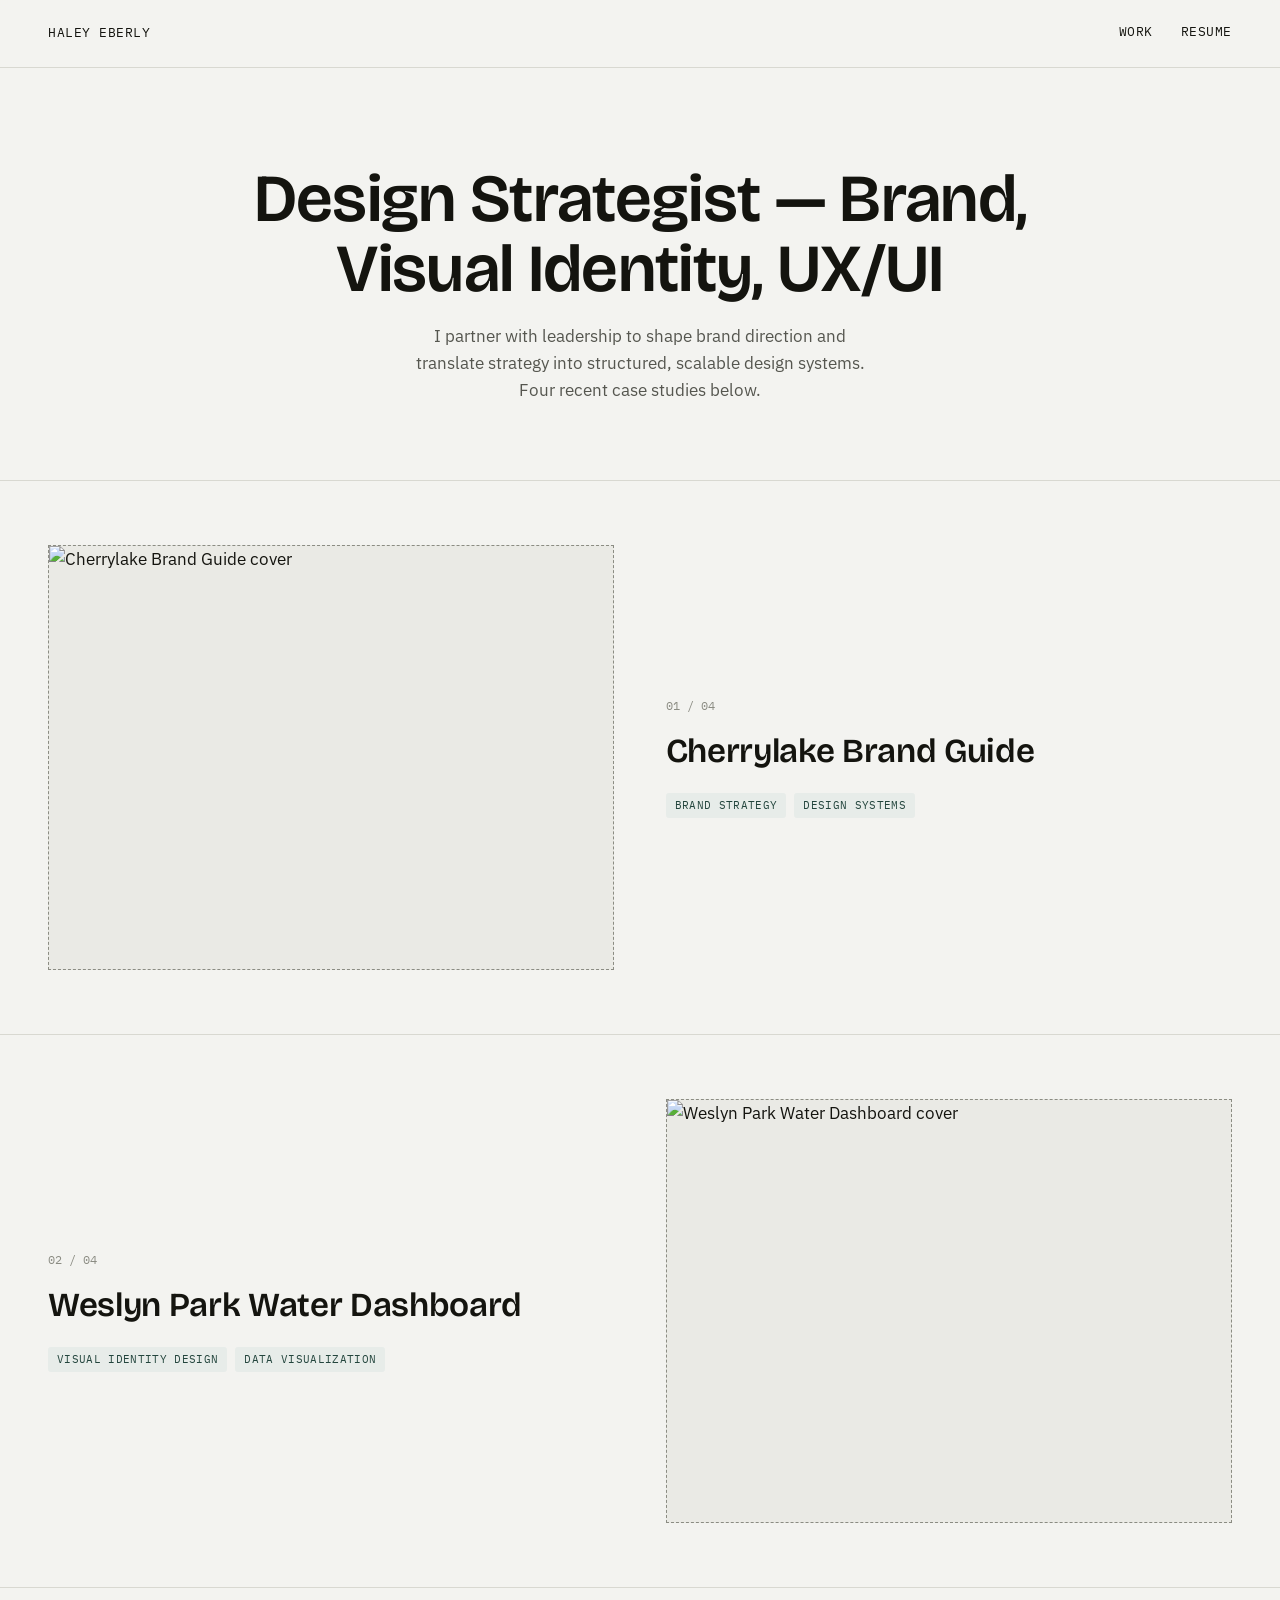
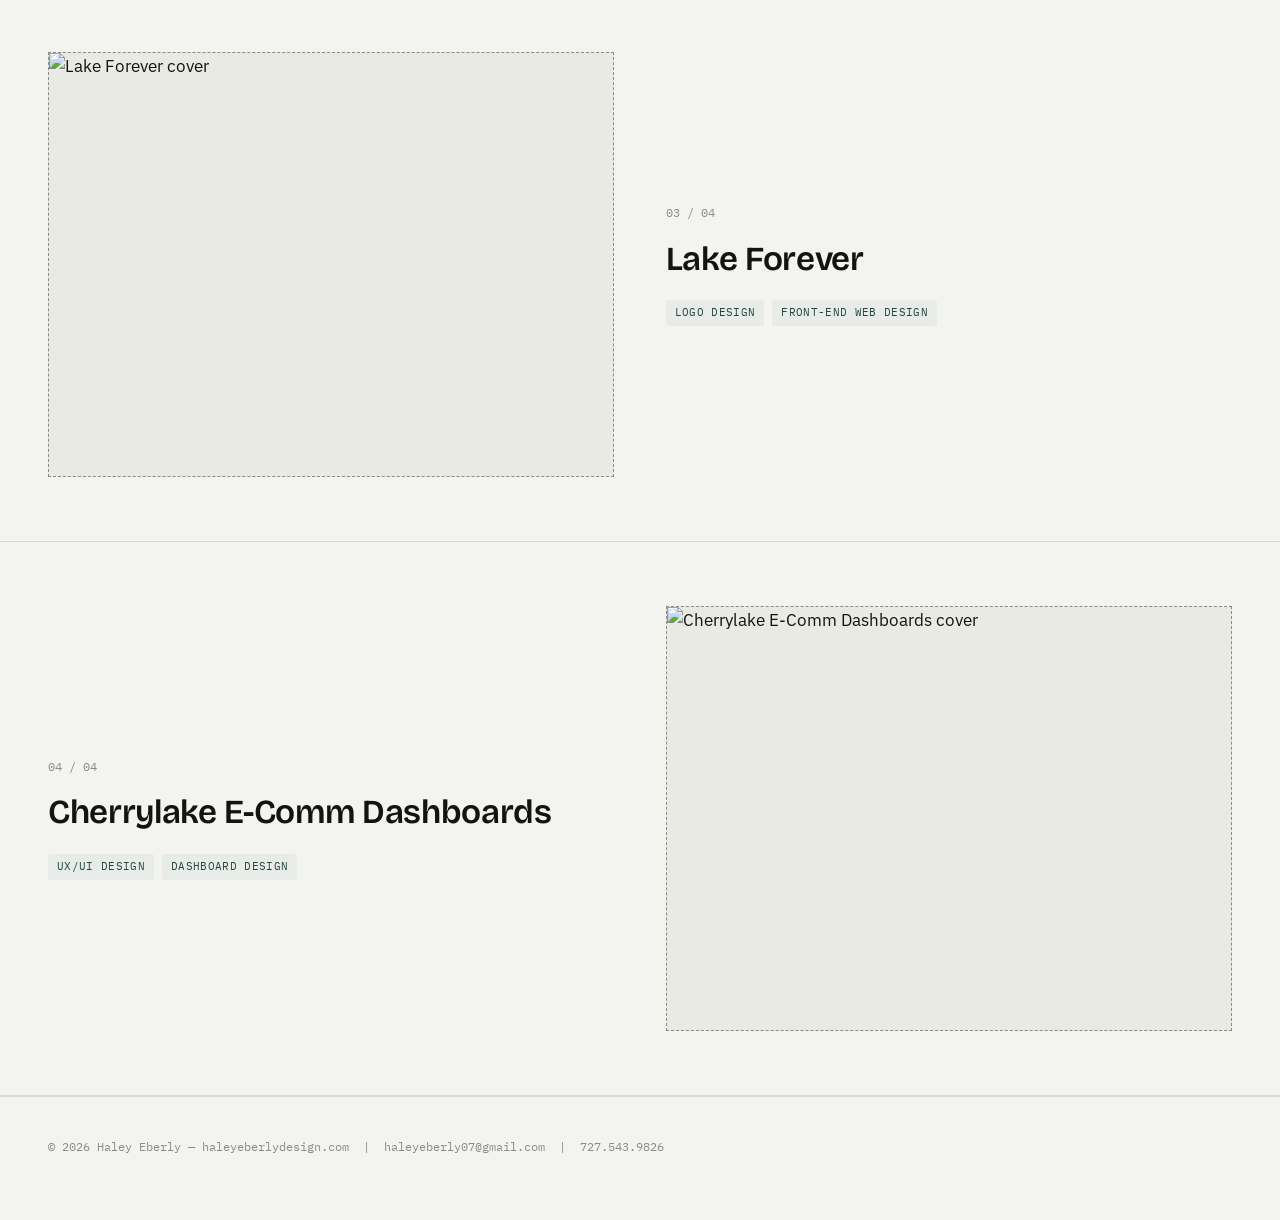
==== index.html @ 92592fa5 "Initial Port" ====
<!DOCTYPE html>
<html lang="en">
<head>
<meta charset="UTF-8">
<meta name="viewport" content="width=device-width, initial-scale=1.0">
<title>Haley Eberly — Portfolio</title>
<link rel="preconnect" href="https://fonts.googleapis.com">
<link rel="preconnect" href="https://fonts.gstatic.com" crossorigin>
<link href="https://fonts.googleapis.com/css2?family=Bricolage+Grotesque:opsz,wght@12..96,500;12..96,600;12..96,700&family=IBM+Plex+Sans:wght@400;500&family=IBM+Plex+Mono:wght@400;500&display=swap" rel="stylesheet">
<link rel="stylesheet" href="style.css">
</head>
<body>

<nav class="site-nav">
  <a href="index.html" class="site-nav__name">Haley Eberly</a>
  <div class="site-nav__links">
    <a href="index.html">Work</a>
    <a href="resume.pdf" target="_blank" rel="noopener">Resume</a>
  </div>
</nav>

<header class="hero">
  <h1>Design Strategist — Brand, Visual Identity, UX/UI</h1>
  <p>I partner with leadership to shape brand direction and translate strategy into structured, scalable design systems. Four recent case studies below.</p>
</header>

<main class="work-list">

  <a class="work-item" href="case-study-1.html">
    <div class="work-item__media">
      <img src="images/cherrylake-brand-guide-cover.jpg" alt="Cherrylake Brand Guide cover" loading="lazy">
    </div>
    <div class="work-item__body">
      <span class="work-item__index">01 / 04</span>
      <h2 class="work-item__title">Cherrylake Brand Guide</h2>
      <div class="work-item__tags">
        <span class="tag">Brand Strategy</span>
        <span class="tag">Design Systems</span>
      </div>
    </div>
  </a>

  <a class="work-item" href="case-study-2.html">
    <div class="work-item__media">
      <img src="images/weslyn-park-water-dashboard-cover.jpg" alt="Weslyn Park Water Dashboard cover" loading="lazy">
    </div>
    <div class="work-item__body">
      <span class="work-item__index">02 / 04</span>
      <h2 class="work-item__title">Weslyn Park Water Dashboard</h2>
      <div class="work-item__tags">
        <span class="tag">Visual Identity Design</span>
        <span class="tag">Data Visualization</span>
      </div>
    </div>
  </a>

  <a class="work-item" href="case-study-3.html">
    <div class="work-item__media">
      <img src="images/lake-forever-cover.jpg" alt="Lake Forever cover" loading="lazy">
    </div>
    <div class="work-item__body">
      <span class="work-item__index">03 / 04</span>
      <h2 class="work-item__title">Lake Forever</h2>
      <div class="work-item__tags">
        <span class="tag">Logo Design</span>
        <span class="tag">Front-End Web Design</span>
      </div>
    </div>
  </a>

  <a class="work-item" href="case-study-4.html">
    <div class="work-item__media">
      <img src="images/cherrylake-ecomm-dashboards-cover.jpg" alt="Cherrylake E-Comm Dashboards cover" loading="lazy">
    </div>
    <div class="work-item__body">
      <span class="work-item__index">04 / 04</span>
      <h2 class="work-item__title">Cherrylake E-Comm Dashboards</h2>
      <div class="work-item__tags">
        <span class="tag">UX/UI Design</span>
        <span class="tag">Dashboard Design</span>
      </div>
    </div>
  </a>

</main>

<footer class="site-footer">
  © <span id="year"></span> Haley Eberly — haleyeberlydesign.com &nbsp;|&nbsp; haleyeberly07@gmail.com &nbsp;|&nbsp; 727.543.9826
</footer>

<script>
  document.getElementById('year').textContent = new Date().getFullYear();
</script>

</body>
</html>
---- style.css ----
/* =========================================================
   Design tokens
   ========================================================= */
:root {
  --bg: #f3f3f0;
  --bg-raised: #eaeae5;
  --ink: #14140f;
  --ink-soft: #55564f;
  --ink-faint: #8b8c83;
  --line: #d8d8d1;
  --accent: #23453d;
  --accent-tint: #e7ece9;

  --font-display: "Bricolage Grotesque", sans-serif;
  --font-body: "IBM Plex Sans", sans-serif;
  --font-mono: "IBM Plex Mono", monospace;

  --measure: clamp(760px, 58vw, 1040px);
  --gutter: clamp(20px, 4vw, 48px);
  --prose-width: clamp(1080px, 45vw, 1200px);
}

/* =========================================================
   Reset / base
   ========================================================= */
* { box-sizing: border-box; }
html { -webkit-text-size-adjust: 100%; }

body {
  margin: 0;
  background: var(--bg);
  color: var(--ink);
  font-family: var(--font-body);
  font-size: 17px;
  line-height: 1.6;
  -webkit-font-smoothing: antialiased;
}

img { max-width: 100%; display: block; }

a {
  color: inherit;
  text-decoration: none;
}

h1, h2, h3 {
  font-family: var(--font-display);
  margin: 0;
  letter-spacing: -0.01em;
}

p { margin: 0 0 1.2em; }

::selection { background: var(--accent); color: var(--bg); }

:focus-visible {
  outline: 2px solid var(--accent);
  outline-offset: 3px;
}

@media (prefers-reduced-motion: reduce) {
  *, *::before, *::after {
    animation-duration: 0.001ms !important;
    transition-duration: 0.001ms !important;
  }
}

/* =========================================================
   Nav
   ========================================================= */
.site-nav {
  position: sticky;
  top: 0;
  z-index: 20;
  display: flex;
  align-items: center;
  justify-content: space-between;
  padding: 22px var(--gutter);
  background: color-mix(in srgb, var(--bg) 88%, transparent);
  backdrop-filter: blur(6px);
  border-bottom: 1px solid var(--line);
}

.site-nav__name {
  font-family: var(--font-mono);
  font-size: 13px;
  letter-spacing: 0.04em;
  text-transform: uppercase;
}

.site-nav__links {
  display: flex;
  gap: 28px;
  font-family: var(--font-mono);
  font-size: 13px;
  letter-spacing: 0.04em;
  text-transform: uppercase;
}

.site-nav__links a {
  position: relative;
  padding-bottom: 2px;
}

.site-nav__links a::after {
  content: "";
  position: absolute;
  left: 0; right: 0; bottom: -2px;
  height: 1px;
  background: var(--accent);
  transform: scaleX(0);
  transform-origin: left;
  transition: transform 0.25s ease;
}

.site-nav__links a:hover::after,
.site-nav__links a:focus-visible::after {
  transform: scaleX(1);
}

/* =========================================================
   Home / hero
   ========================================================= */
.hero {
  padding: clamp(48px, 10vw, 96px) var(--gutter) clamp(32px, 6vw, 56px);
  max-width: 900px;
  margin: 0 auto;
  text-align: center;

}

.hero h1 {
  font-size: clamp(2.4rem, 6vw, 4.2rem);
  font-weight: 600;
  line-height: 1.05;
}

.hero p {
  margin-top: 18px;
  margin-left: auto;
  margin-right: auto;
  max-width: 46ch;
  color: var(--ink-soft);
  font-size: 1.05rem;

}

/* =========================================================
   Work list (alternating covers)
   ========================================================= */
.work-list {
  display: flex;
  flex-direction: column;
}

.work-item {
  display: grid;
  grid-template-columns: 1fr 1fr;
  align-items: center;
  gap: clamp(24px, 4vw, 56px);
  padding: clamp(32px, 6vw, 64px) var(--gutter);
  border-top: 1px solid var(--line);
  text-decoration: none;
  color: inherit;
}

.work-item:last-child { border-bottom: 1px solid var(--line); }

.work-item:nth-child(even) .work-item__media { order: 2; }
.work-item:nth-child(even) .work-item__body { order: 1; }

.work-item__media {
  aspect-ratio: 4 / 3;
  background: var(--bg-raised);
  border: 1px dashed var(--ink-faint);
  display: flex;
  align-items: center;
  justify-content: center;
  overflow: hidden;
  transition: transform 0.4s ease;
}

.work-item__media img { width: 100%; height: 100%; object-fit: cover; }

.work-item__placeholder {
  font-family: var(--font-mono);
  font-size: 12px;
  color: var(--ink-faint);
  text-align: center;
  padding: 12px;
}

.work-item:hover .work-item__media { transform: scale(1.015); }

.work-item__index {
  font-family: var(--font-mono);
  font-size: 12px;
  color: var(--ink-faint);
  margin-bottom: 10px;
  display: block;
}

.work-item__title {
  font-size: clamp(1.5rem, 3vw, 2.1rem);
  font-weight: 600;
}

.work-item__tags {
  margin-top: 14px;
  display: flex;
  flex-wrap: wrap;
  gap: 8px;
}

.tag {
  font-family: var(--font-mono);
  font-size: 11px;
  letter-spacing: 0.03em;
  text-transform: uppercase;
  color: var(--accent);
  background: var(--accent-tint);
  border-radius: 3px;
  padding: 4px 9px;
}

@media (max-width: 720px) {
  .work-item { grid-template-columns: 1fr; }
  .work-item:nth-child(even) .work-item__media,
  .work-item:nth-child(even) .work-item__body { order: initial; }
}

/* =========================================================
   Footer
   ========================================================= */
.site-footer {
  padding: 40px var(--gutter) 64px;
  font-family: var(--font-mono);
  font-size: 12px;
  color: var(--ink-faint);
  border-top: 1px solid var(--line);
}

/* =========================================================
   Case study page
   ========================================================= */
.case-study {
  max-width: var(--measure);
  margin: 0 auto;
  padding: clamp(48px, 8vw, 80px) var(--gutter) clamp(64px, 10vw, 120px);
  text-align: center;
}

.case-study__eyebrow {
  font-family: var(--font-mono);
  font-size: 12px;
  letter-spacing: 0.06em;
  text-transform: uppercase;
  color: var(--ink-faint);
  margin-bottom: 16px;
}

.case-study__title {
  font-size: clamp(2rem, 5vw, 3rem);
  font-weight: 600;
  line-height: 1.1;
}

.case-study__tags {
  margin-top: 20px;
  display: flex;
  flex-wrap: wrap;
  justify-content: center;
  gap: 8px;
}

/* In short card */
.brief-card {
  margin: 40px auto 0;
  max-width: var(--prose-width);
  border: 1px solid var(--line);
  border-radius: 6px;
  background: var(--bg-raised);
  text-align: left;
  overflow: hidden;
}

.brief-card__label {
  font-family: var(--font-mono);
  font-size: 11px;
  letter-spacing: 0.08em;
  text-transform: uppercase;
  color: var(--ink-faint);
  padding: 14px 20px 0;
}

.brief-card dl {
  margin: 0;
  padding: 10px 20px 20px;
  display: grid;
  grid-template-columns: 100px 1fr;
  row-gap: 14px;
  column-gap: 16px;
}

.brief-card dt {
  font-family: var(--font-mono);
  font-size: 12px;
  color: var(--ink-faint);
  text-transform: uppercase;
  letter-spacing: 0.03em;
  padding-top: 2px;
}

.brief-card dd {
  margin: 0;
  font-size: 14.5px;
  line-height: 1.55;
}

@media (max-width: 560px) {
  .brief-card dl {
    grid-template-columns: 1fr;
    row-gap: 4px;
  }
  .brief-card dt { margin-top: 10px; }
}

/* Body content */
.case-study__body {
  margin-top: 56px;
  text-align: left;
}

.case-study__body p {
  font-size: 1.05rem;
  color: var(--ink);
  max-width: var(--prose-width);
}

.case-study__body h2 {
  font-size: 1.3rem;
  font-weight: 600;
  margin: 2.2em 0 0.7em;
}

.case-study__body ul {
  margin: 0 0 1.2em;
  padding-left: 1.3em;
}

.case-study__body li {
  margin-bottom: 0.6em;
  font-size: 1.05rem;
}

.case-study__body strong {
  font-weight: 600;
}

.case-study__figure {
  margin: 2.4em calc(var(--gutter) * -1);
}

.case-study__figure .work-item__media {
  aspect-ratio: 16 / 10;
  border-left: none;
  border-right: none;
  border-radius: 0;
}

/* Banner-style figures: show full image, no forced aspect-ratio crop */
.case-study__figure--banner .work-item__media {
  aspect-ratio: auto;
}

.case-study__figure--banner .work-item__media img {
  height: auto;
  object-fit: unset;
}

.case-study__figure figcaption {
  margin-top: 10px;
  padding: 0 var(--gutter);
  font-family: var(--font-mono);
  font-size: 12px;
  color: var(--ink-faint);
  text-align: center;
}

.case-study__nav {
  margin-top: 72px;
  padding-top: 28px;
  border-top: 1px solid var(--line);
  display: flex;
  justify-content: center;
}

.case-study__nav a {
  font-family: var(--font-mono);
  font-size: 13px;
  text-transform: uppercase;
  letter-spacing: 0.04em;
  color: var(--accent);
}

.case-study__nav a:hover { text-decoration: underline; }

/* =========================================================
   Lightbox
   ========================================================= */
.case-study__figure img { cursor: zoom-in; }
 
.lightbox {
  position: fixed;
  inset: 0;
  z-index: 100;
  display: flex;
  align-items: center;
  justify-content: center;
  padding: clamp(20px, 6vw, 64px);
  background: color-mix(in srgb, var(--ink) 92%, transparent);
  opacity: 0;
  visibility: hidden;
  transition: opacity 0.25s ease;
}
 
.lightbox.is-open {
  opacity: 1;
  visibility: visible;
}
 
.lightbox img {
  max-width: 100%;
  max-height: 100%;
  width: auto;
  height: auto;
  border-radius: 4px;
  box-shadow: 0 24px 64px rgba(0, 0, 0, 0.45);
  cursor: default;
}
 
.lightbox__close {
  position: absolute;
  top: clamp(14px, 3vw, 28px);
  right: clamp(14px, 3vw, 28px);
  width: 40px;
  height: 40px;
  border: none;
  border-radius: 50%;
  background: var(--bg);
  color: var(--ink);
  font-family: var(--font-mono);
  font-size: 20px;
  line-height: 1;
  cursor: pointer;
  display: flex;
  align-items: center;
  justify-content: center;
}
 
.lightbox__close:hover { background: var(--bg-raised); }
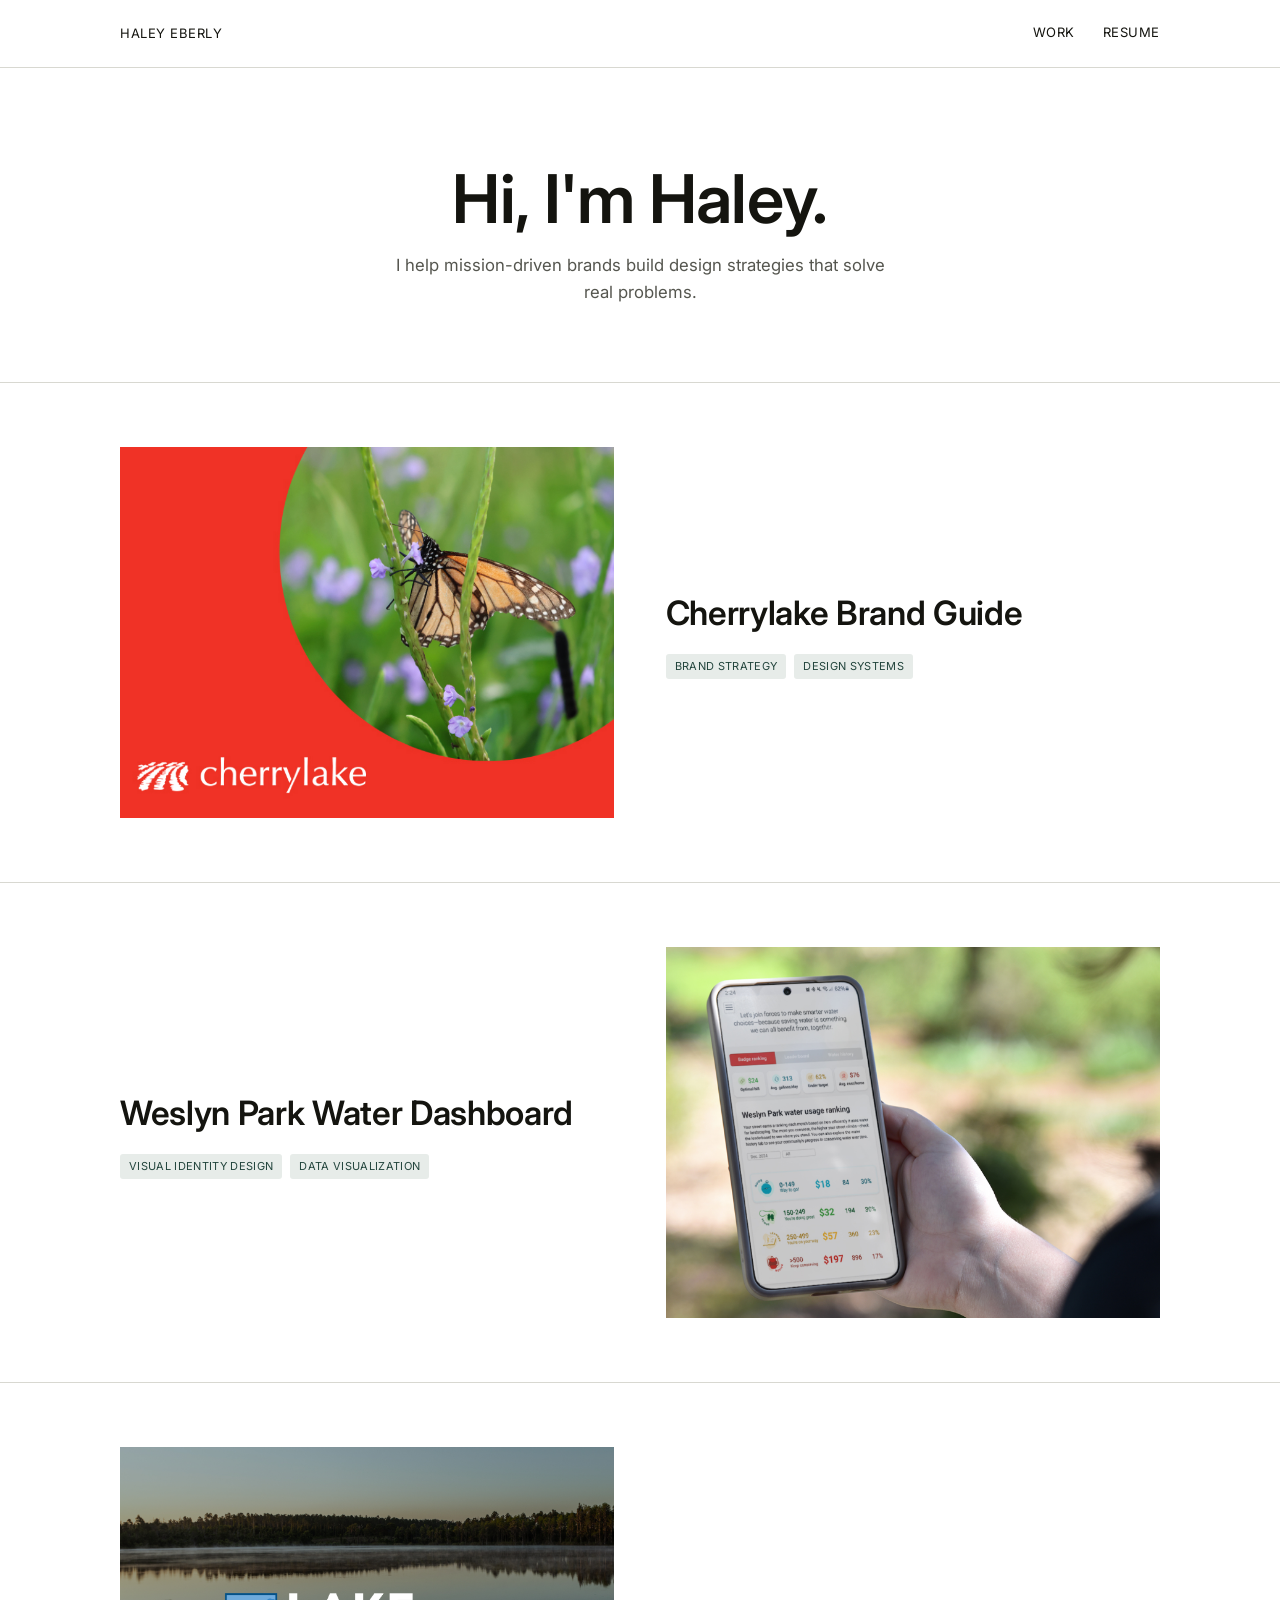
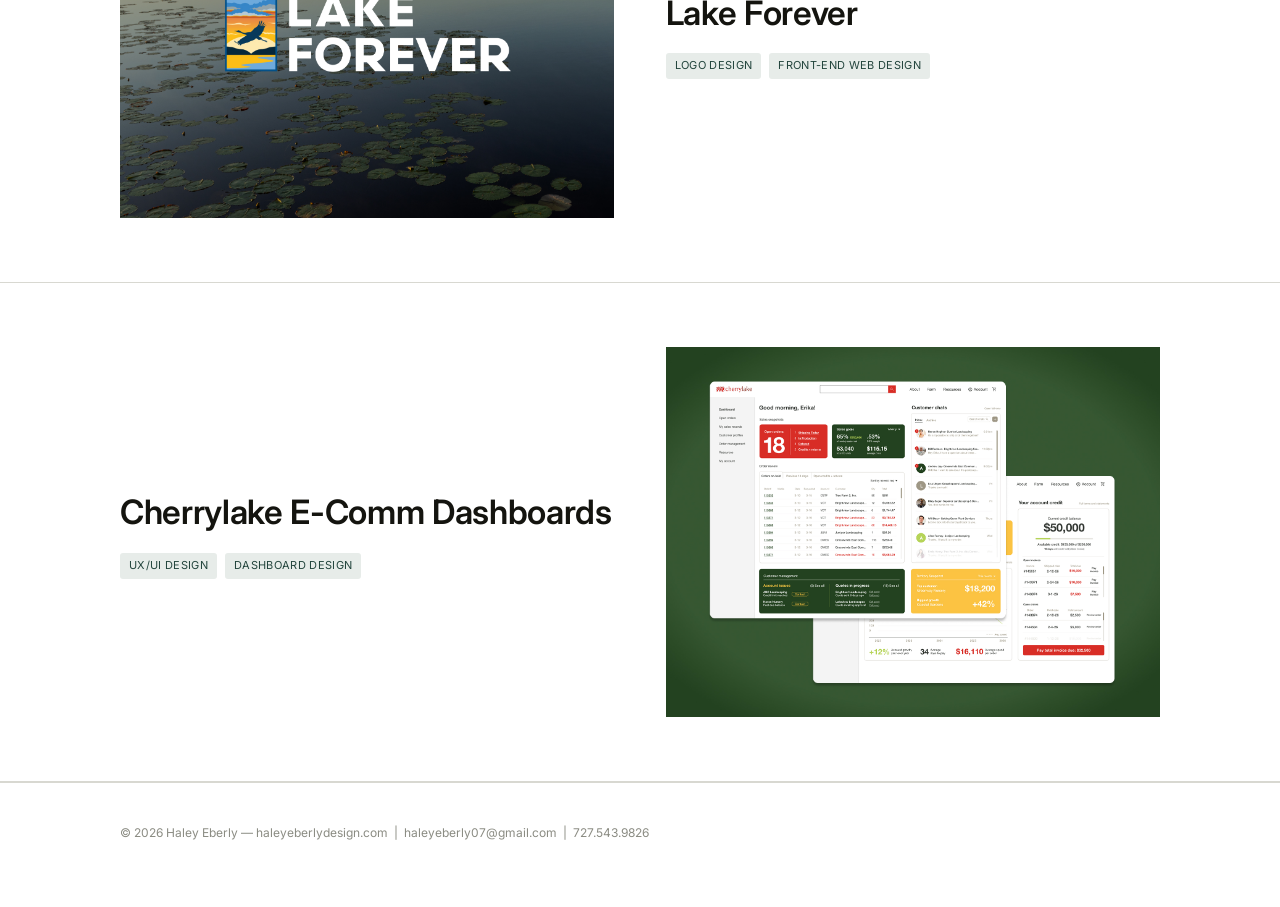
==== commit 522cbe42: "Add files via upload" ====
--- a/index.html
+++ b/index.html
@@ -6,7 +6,7 @@
 <title>Haley Eberly — Portfolio</title>
 <link rel="preconnect" href="https://fonts.googleapis.com">
 <link rel="preconnect" href="https://fonts.gstatic.com" crossorigin>
-<link href="https://fonts.googleapis.com/css2?family=Bricolage+Grotesque:opsz,wght@12..96,500;12..96,600;12..96,700&family=IBM+Plex+Sans:wght@400;500&family=IBM+Plex+Mono:wght@400;500&display=swap" rel="stylesheet">
+<link href="https://fonts.googleapis.com/css2?family=Inter:wght@400;500;600;700&display=swap" rel="stylesheet">
 <link rel="stylesheet" href="style.css">
 </head>
 <body>
@@ -20,8 +20,8 @@
 </nav>
 
 <header class="hero">
-  <h1>Design Strategist — Brand, Visual Identity, UX/UI</h1>
-  <p>I partner with leadership to shape brand direction and translate strategy into structured, scalable design systems. Four recent case studies below.</p>
+  <h1>Hi, I'm Haley.</h1>
+  <p>I help mission-driven brands build design strategies that solve real problems.</p>
 </header>
 
 <main class="work-list">
@@ -31,7 +31,6 @@
       <img src="images/cherrylake-brand-guide-cover.jpg" alt="Cherrylake Brand Guide cover" loading="lazy">
     </div>
     <div class="work-item__body">
-      <span class="work-item__index">01 / 04</span>
       <h2 class="work-item__title">Cherrylake Brand Guide</h2>
       <div class="work-item__tags">
         <span class="tag">Brand Strategy</span>
@@ -45,7 +44,6 @@
       <img src="images/weslyn-park-water-dashboard-cover.jpg" alt="Weslyn Park Water Dashboard cover" loading="lazy">
     </div>
     <div class="work-item__body">
-      <span class="work-item__index">02 / 04</span>
       <h2 class="work-item__title">Weslyn Park Water Dashboard</h2>
       <div class="work-item__tags">
         <span class="tag">Visual Identity Design</span>
@@ -59,7 +57,6 @@
       <img src="images/lake-forever-cover.jpg" alt="Lake Forever cover" loading="lazy">
     </div>
     <div class="work-item__body">
-      <span class="work-item__index">03 / 04</span>
       <h2 class="work-item__title">Lake Forever</h2>
       <div class="work-item__tags">
         <span class="tag">Logo Design</span>
@@ -73,7 +70,6 @@
       <img src="images/cherrylake-ecomm-dashboards-cover.jpg" alt="Cherrylake E-Comm Dashboards cover" loading="lazy">
     </div>
     <div class="work-item__body">
-      <span class="work-item__index">04 / 04</span>
       <h2 class="work-item__title">Cherrylake E-Comm Dashboards</h2>
       <div class="work-item__tags">
         <span class="tag">UX/UI Design</span>
--- a/style.css
+++ b/style.css
@@ -2,8 +2,8 @@
    Design tokens
    ========================================================= */
 :root {
-  --bg: #f3f3f0;
-  --bg-raised: #eaeae5;
+  --bg: #ffffff;
+  --bg-raised: #f3f3f0;
   --ink: #14140f;
   --ink-soft: #55564f;
   --ink-faint: #8b8c83;
@@ -11,13 +11,14 @@
   --accent: #23453d;
   --accent-tint: #e7ece9;
 
-  --font-display: "Bricolage Grotesque", sans-serif;
-  --font-body: "IBM Plex Sans", sans-serif;
-  --font-mono: "IBM Plex Mono", monospace;
+  --font-display: "Inter", -apple-system, "Segoe UI", "Helvetica Neue", Helvetica, Arial, sans-serif;
+  --font-body: "Inter", -apple-system, "Segoe UI", "Helvetica Neue", Helvetica, Arial, sans-serif;
+  --font-mono: "Inter", -apple-system, "Segoe UI", "Helvetica Neue", Helvetica, Arial, sans-serif;
 
   --measure: clamp(760px, 58vw, 1040px);
   --gutter: clamp(20px, 4vw, 48px);
   --prose-width: clamp(1080px, 45vw, 1200px);
+  --container: 1040px;
 }
 
 /* =========================================================
@@ -75,7 +76,7 @@
   display: flex;
   align-items: center;
   justify-content: space-between;
-  padding: 22px var(--gutter);
+  padding: 22px max(var(--gutter), calc((100% - var(--container)) / 2));
   background: color-mix(in srgb, var(--bg) 88%, transparent);
   backdrop-filter: blur(6px);
   border-bottom: 1px solid var(--line);
@@ -158,7 +159,7 @@
   grid-template-columns: 1fr 1fr;
   align-items: center;
   gap: clamp(24px, 4vw, 56px);
-  padding: clamp(32px, 6vw, 64px) var(--gutter);
+  padding: clamp(32px, 6vw, 64px) max(var(--gutter), calc((100% - var(--container)) / 2));
   border-top: 1px solid var(--line);
   text-decoration: none;
   color: inherit;
@@ -172,7 +173,6 @@
 .work-item__media {
   aspect-ratio: 4 / 3;
   background: var(--bg-raised);
-  border: 1px dashed var(--ink-faint);
   display: flex;
   align-items: center;
   justify-content: center;
@@ -192,14 +192,6 @@
 
 .work-item:hover .work-item__media { transform: scale(1.015); }
 
-.work-item__index {
-  font-family: var(--font-mono);
-  font-size: 12px;
-  color: var(--ink-faint);
-  margin-bottom: 10px;
-  display: block;
-}
-
 .work-item__title {
   font-size: clamp(1.5rem, 3vw, 2.1rem);
   font-weight: 600;
@@ -233,7 +225,7 @@
    Footer
    ========================================================= */
 .site-footer {
-  padding: 40px var(--gutter) 64px;
+  padding: 40px max(var(--gutter), calc((100% - var(--container)) / 2)) 64px;
   font-family: var(--font-mono);
   font-size: 12px;
   color: var(--ink-faint);
@@ -250,13 +242,24 @@
   text-align: center;
 }
 
-.case-study__eyebrow {
+/* Cover image: sits above the title, contained to the page container width */
+.case-study__cover {
+  margin: 0 0 40px;
+}
+
+.case-study__cover .work-item__media {
+  aspect-ratio: 16 / 10;
+  border-left: none;
+  border-right: none;
+  border-radius: 4px;
+}
+
+.case-study__cover figcaption {
+  margin-top: 10px;
   font-family: var(--font-mono);
   font-size: 12px;
-  letter-spacing: 0.06em;
-  text-transform: uppercase;
-  color: var(--ink-faint);
-  margin-bottom: 16px;
+  color: var(--ink-faint);
+  text-align: center;
 }
 
 .case-study__title {
@@ -343,6 +346,13 @@
   margin: 2.2em 0 0.7em;
 }
 
+.case-study__body h3 {
+  font-size: 1.05rem;
+  font-weight: 500;
+  color: var(--ink);
+  margin: 1.6em 0 0.5em;
+}
+
 .case-study__body ul {
   margin: 0 0 1.2em;
   padding-left: 1.3em;
@@ -358,6 +368,12 @@
 }
 
 .case-study__figure {
+  margin: 2.4em 0;
+}
+
+/* Wide/breakout figures: use for hero shots or key images that should
+   span past the text column, out to the edges of the page container. */
+.case-study__figure--wide {
   margin: 2.4em calc(var(--gutter) * -1);
 }
 
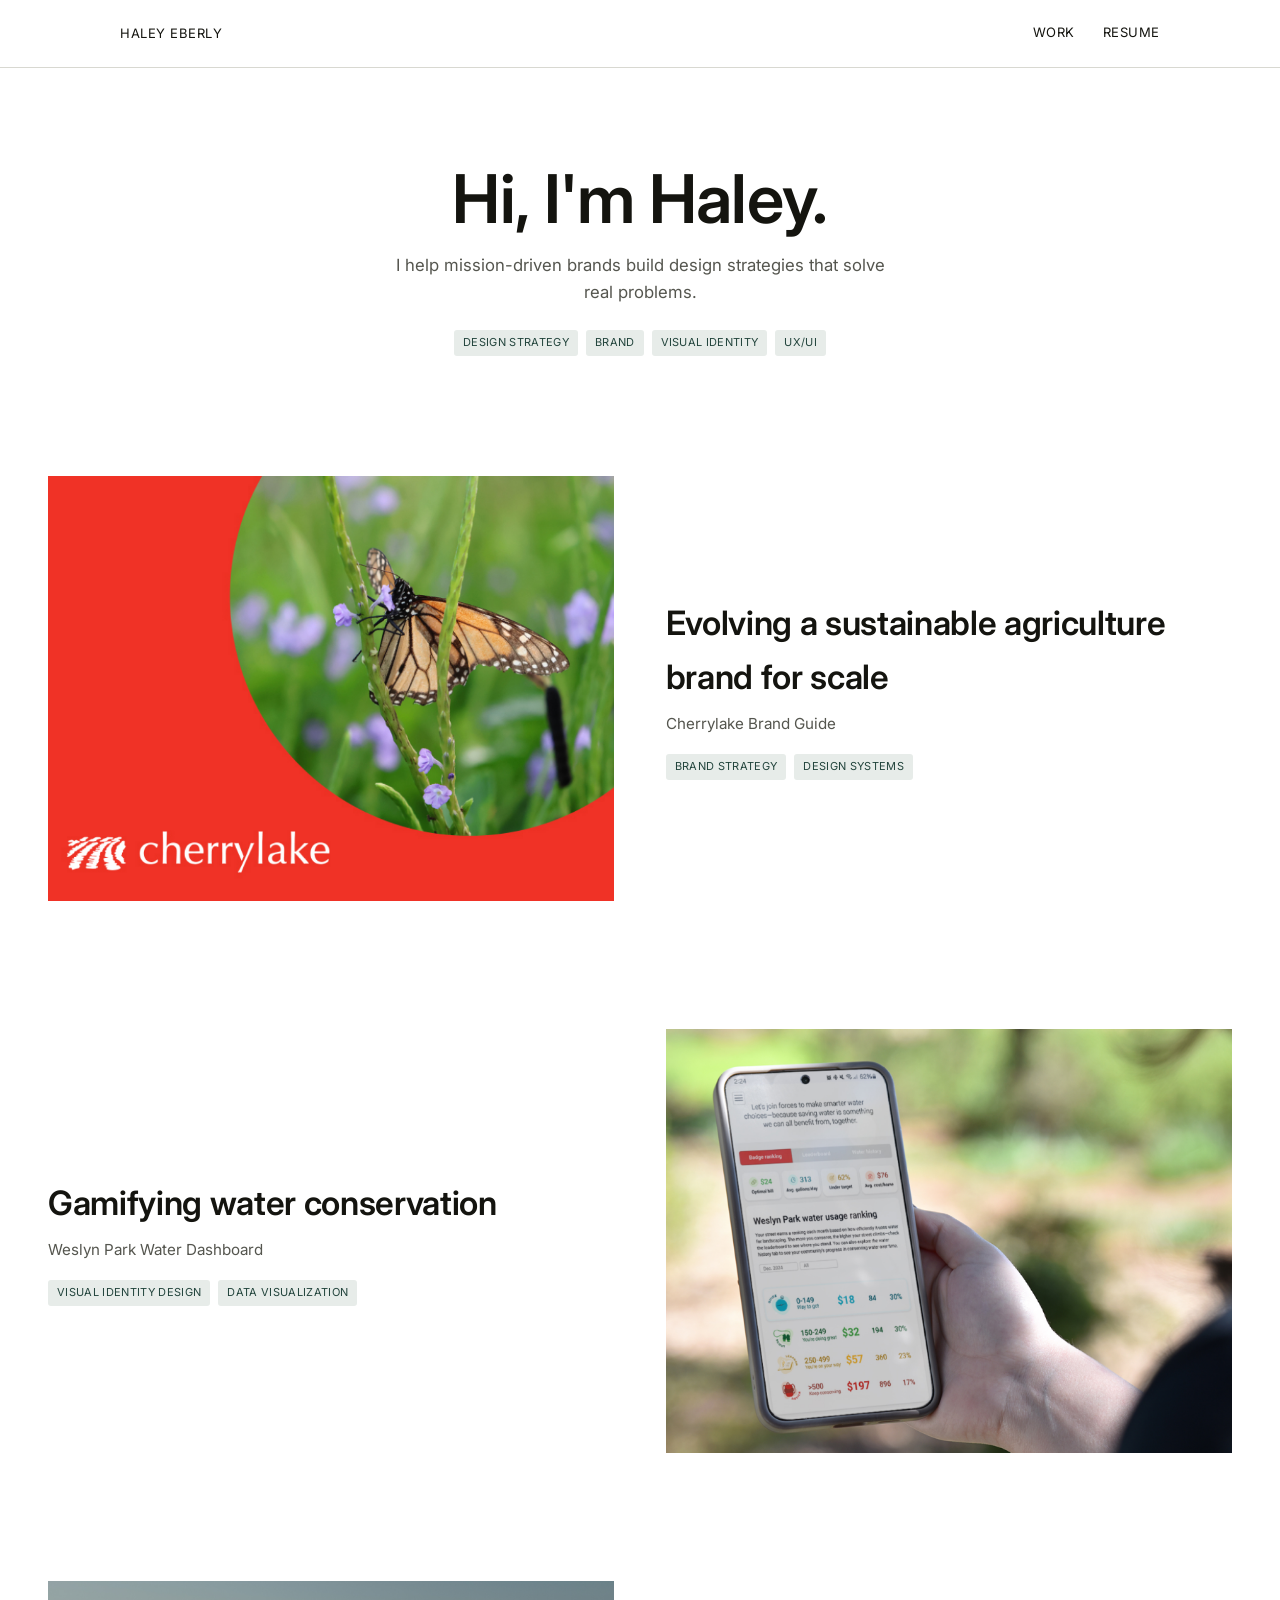
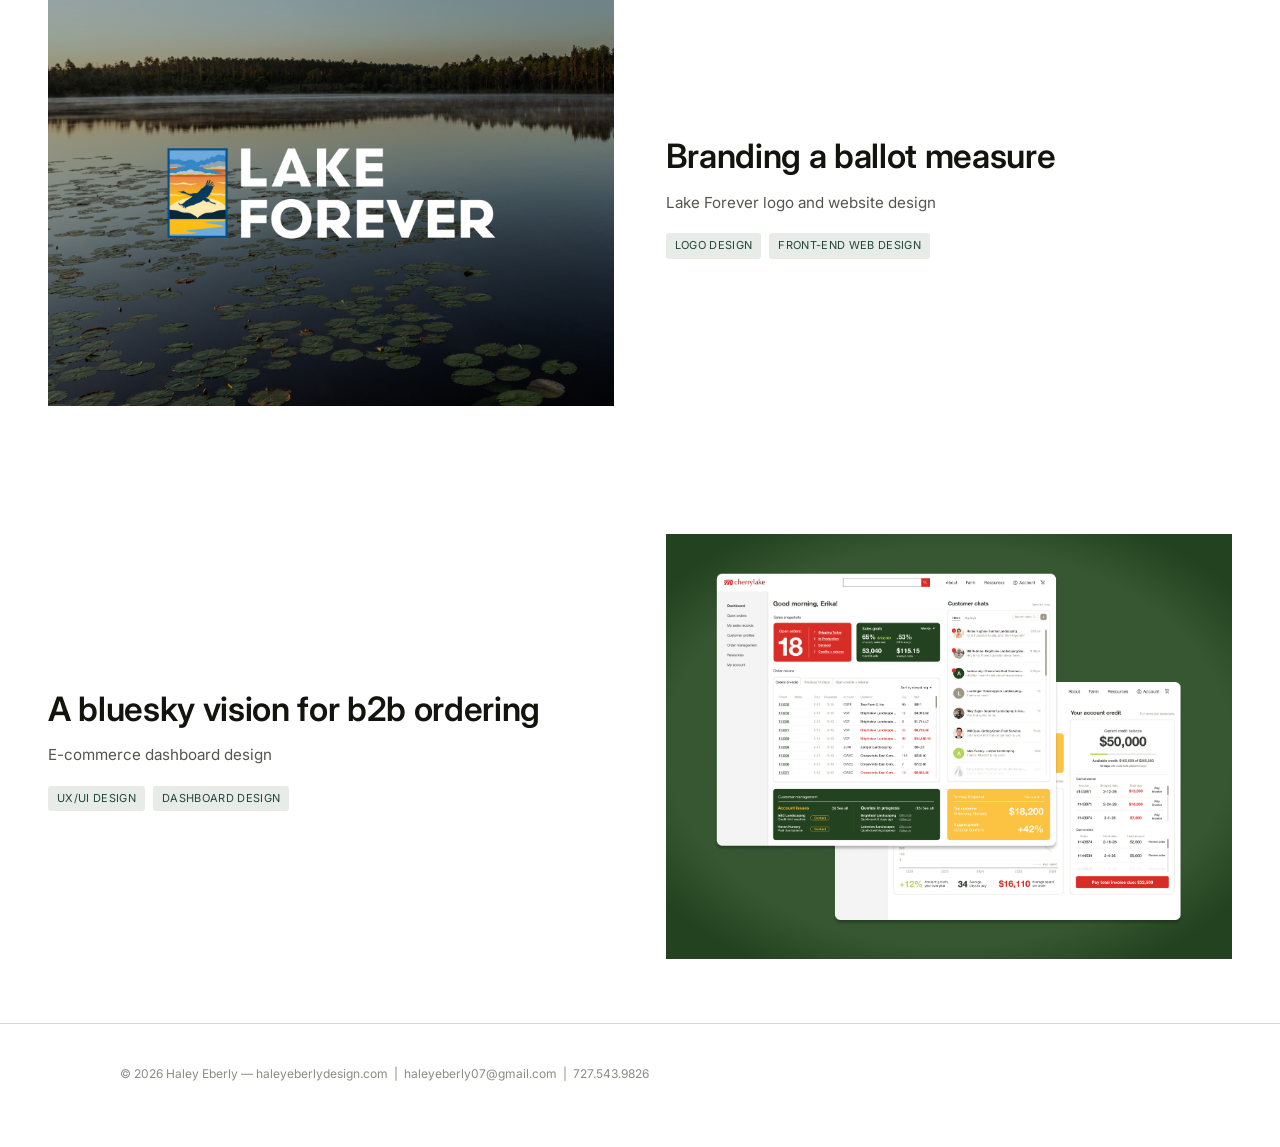
==== commit b3649fd8: "Add files via upload" ====
--- a/index.html
+++ b/index.html
@@ -22,6 +22,12 @@
 <header class="hero">
   <h1>Hi, I'm Haley.</h1>
   <p>I help mission-driven brands build design strategies that solve real problems.</p>
+  <div class="hero__tags">
+    <span class="tag">Design Strategy</span>
+    <span class="tag">Brand</span>
+    <span class="tag">Visual Identity</span>
+    <span class="tag">UX/UI</span>
+  </div>
 </header>
 
 <main class="work-list">
@@ -31,7 +37,8 @@
       <img src="images/cherrylake-brand-guide-cover.jpg" alt="Cherrylake Brand Guide cover" loading="lazy">
     </div>
     <div class="work-item__body">
-      <h2 class="work-item__title">Cherrylake Brand Guide</h2>
+      <h2 class="work-item__title">Evolving a sustainable agriculture brand for scale</h2>
+      <p class="work-item__subtitle">Cherrylake Brand Guide</p>
       <div class="work-item__tags">
         <span class="tag">Brand Strategy</span>
         <span class="tag">Design Systems</span>
@@ -44,7 +51,8 @@
       <img src="images/weslyn-park-water-dashboard-cover.jpg" alt="Weslyn Park Water Dashboard cover" loading="lazy">
     </div>
     <div class="work-item__body">
-      <h2 class="work-item__title">Weslyn Park Water Dashboard</h2>
+      <h2 class="work-item__title">Gamifying water conservation</h2>
+      <p class="work-item__subtitle">Weslyn Park Water Dashboard</p>
       <div class="work-item__tags">
         <span class="tag">Visual Identity Design</span>
         <span class="tag">Data Visualization</span>
@@ -57,7 +65,8 @@
       <img src="images/lake-forever-cover.jpg" alt="Lake Forever cover" loading="lazy">
     </div>
     <div class="work-item__body">
-      <h2 class="work-item__title">Lake Forever</h2>
+      <h2 class="work-item__title">Branding a ballot measure</h2>
+      <p class="work-item__subtitle">Lake Forever logo and website design</p>
       <div class="work-item__tags">
         <span class="tag">Logo Design</span>
         <span class="tag">Front-End Web Design</span>
@@ -70,7 +79,8 @@
       <img src="images/cherrylake-ecomm-dashboards-cover.jpg" alt="Cherrylake E-Comm Dashboards cover" loading="lazy">
     </div>
     <div class="work-item__body">
-      <h2 class="work-item__title">Cherrylake E-Comm Dashboards</h2>
+      <h2 class="work-item__title">A bluesky vision for b2b ordering</h2>
+      <p class="work-item__subtitle">E-commerce dashboard design</p>
       <div class="work-item__tags">
         <span class="tag">UX/UI Design</span>
         <span class="tag">Dashboard Design</span>
--- a/style.css
+++ b/style.css
@@ -19,6 +19,7 @@
   --gutter: clamp(20px, 4vw, 48px);
   --prose-width: clamp(1080px, 45vw, 1200px);
   --container: 1040px;
+  --work-container: calc(var(--container) + 500px);
 }
 
 /* =========================================================
@@ -146,6 +147,14 @@
 
 }
 
+.hero__tags {
+  margin-top: 24px;
+  display: flex;
+  flex-wrap: wrap;
+  justify-content: center;
+  gap: 8px;
+}
+
 /* =========================================================
    Work list (alternating covers)
    ========================================================= */
@@ -159,13 +168,10 @@
   grid-template-columns: 1fr 1fr;
   align-items: center;
   gap: clamp(24px, 4vw, 56px);
-  padding: clamp(32px, 6vw, 64px) max(var(--gutter), calc((100% - var(--container)) / 2));
-  border-top: 1px solid var(--line);
+  padding: clamp(32px, 6vw, 64px) max(var(--gutter), calc((100% - var(--work-container)) / 2));
   text-decoration: none;
   color: inherit;
 }
-
-.work-item:last-child { border-bottom: 1px solid var(--line); }
 
 .work-item:nth-child(even) .work-item__media { order: 2; }
 .work-item:nth-child(even) .work-item__body { order: 1; }
@@ -191,6 +197,12 @@
 }
 
 .work-item:hover .work-item__media { transform: scale(1.015); }
+
+.work-item__subtitle {
+  margin-top: 8px;
+  font-size: 0.95rem;
+  color: var(--ink-soft);
+}
 
 .work-item__title {
   font-size: clamp(1.5rem, 3vw, 2.1rem);
@@ -240,6 +252,15 @@
   margin: 0 auto;
   padding: clamp(48px, 8vw, 80px) var(--gutter) clamp(64px, 10vw, 120px);
   text-align: center;
+}
+
+.case-study__eyebrow {
+  font-family: var(--font-mono);
+  font-size: 13px;
+  letter-spacing: 0.04em;
+  text-transform: uppercase;
+  color: var(--ink-faint);
+  margin-bottom: 16px;
 }
 
 /* Cover image: sits above the title, contained to the page container width */
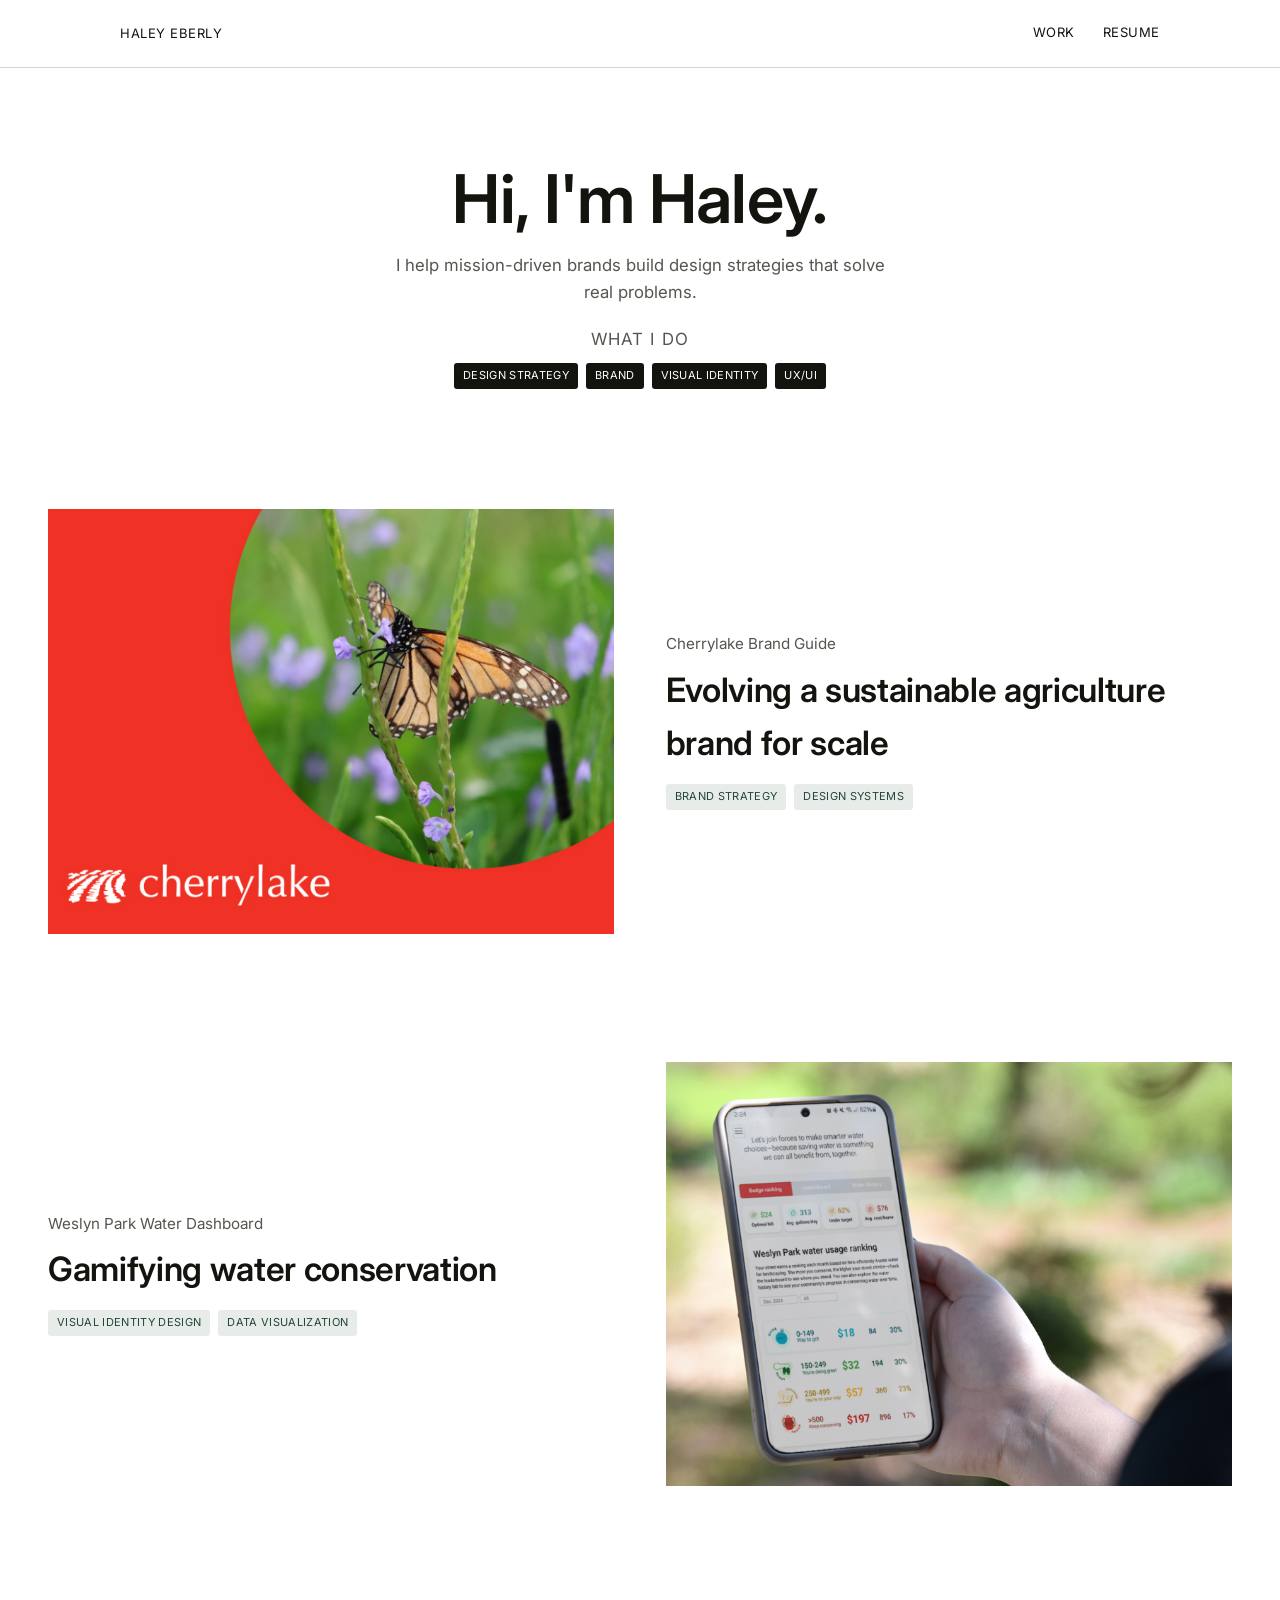
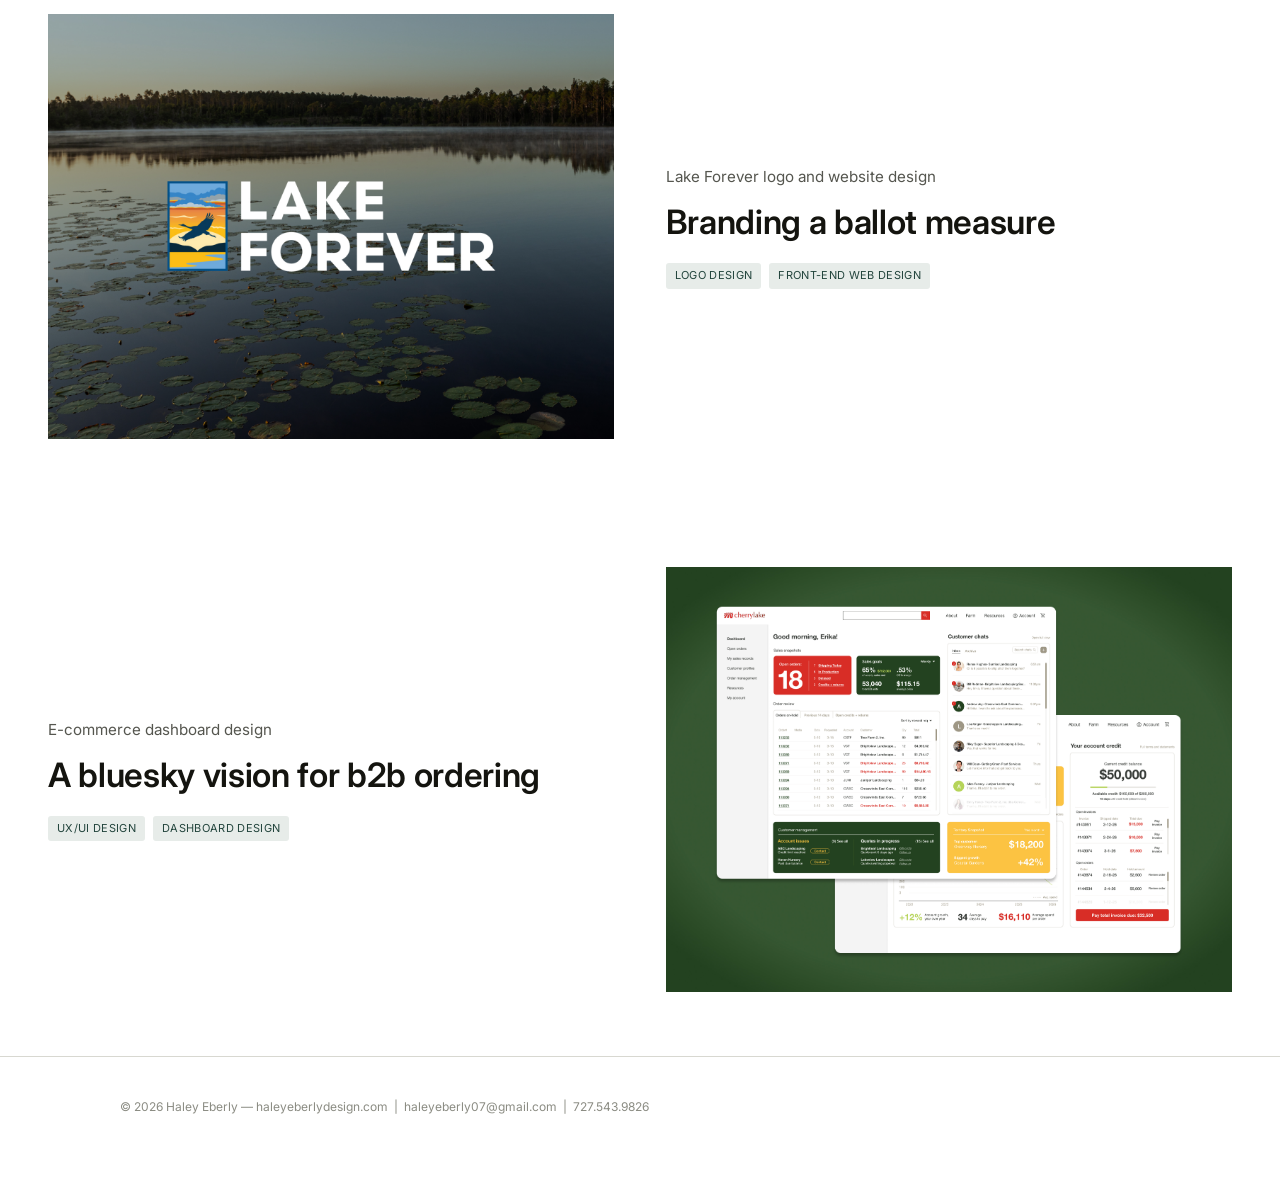
==== commit 0e88b66b: "Add files via upload" ====
--- a/index.html
+++ b/index.html
@@ -22,6 +22,7 @@
 <header class="hero">
   <h1>Hi, I'm Haley.</h1>
   <p>I help mission-driven brands build design strategies that solve real problems.</p>
+  <p class="hero__tags-label">What I do</p>
   <div class="hero__tags">
     <span class="tag">Design Strategy</span>
     <span class="tag">Brand</span>
@@ -37,8 +38,8 @@
       <img src="images/cherrylake-brand-guide-cover.jpg" alt="Cherrylake Brand Guide cover" loading="lazy">
     </div>
     <div class="work-item__body">
-      <h2 class="work-item__title">Evolving a sustainable agriculture brand for scale</h2>
       <p class="work-item__subtitle">Cherrylake Brand Guide</p>
+      <h2 class="work-item__title">Evolving a sustainable agriculture<br>brand for scale</h2>
       <div class="work-item__tags">
         <span class="tag">Brand Strategy</span>
         <span class="tag">Design Systems</span>
@@ -51,8 +52,8 @@
       <img src="images/weslyn-park-water-dashboard-cover.jpg" alt="Weslyn Park Water Dashboard cover" loading="lazy">
     </div>
     <div class="work-item__body">
+      <p class="work-item__subtitle">Weslyn Park Water Dashboard</p>
       <h2 class="work-item__title">Gamifying water conservation</h2>
-      <p class="work-item__subtitle">Weslyn Park Water Dashboard</p>
       <div class="work-item__tags">
         <span class="tag">Visual Identity Design</span>
         <span class="tag">Data Visualization</span>
@@ -65,8 +66,8 @@
       <img src="images/lake-forever-cover.jpg" alt="Lake Forever cover" loading="lazy">
     </div>
     <div class="work-item__body">
+      <p class="work-item__subtitle">Lake Forever logo and website design</p>
       <h2 class="work-item__title">Branding a ballot measure</h2>
-      <p class="work-item__subtitle">Lake Forever logo and website design</p>
       <div class="work-item__tags">
         <span class="tag">Logo Design</span>
         <span class="tag">Front-End Web Design</span>
@@ -79,8 +80,8 @@
       <img src="images/cherrylake-ecomm-dashboards-cover.jpg" alt="Cherrylake E-Comm Dashboards cover" loading="lazy">
     </div>
     <div class="work-item__body">
+      <p class="work-item__subtitle">E-commerce dashboard design</p>
       <h2 class="work-item__title">A bluesky vision for b2b ordering</h2>
-      <p class="work-item__subtitle">E-commerce dashboard design</p>
       <div class="work-item__tags">
         <span class="tag">UX/UI Design</span>
         <span class="tag">Dashboard Design</span>
--- a/style.css
+++ b/style.css
@@ -147,12 +147,26 @@
 
 }
 
+.hero__tags-label {
+  margin-top: 28px;
+  margin-bottom: 10px;
+  font-family: var(--font-mono);
+  font-size: 12px;
+  letter-spacing: 0.06em;
+  text-transform: uppercase;
+  color: var(--ink-faint);
+}
+
 .hero__tags {
-  margin-top: 24px;
   display: flex;
   flex-wrap: wrap;
   justify-content: center;
   gap: 8px;
+}
+
+.hero__tags .tag {
+  background: var(--ink);
+  color: var(--bg);
 }
 
 /* =========================================================
@@ -199,7 +213,7 @@
 .work-item:hover .work-item__media { transform: scale(1.015); }
 
 .work-item__subtitle {
-  margin-top: 8px;
+  margin-bottom: 6px;
   font-size: 0.95rem;
   color: var(--ink-soft);
 }
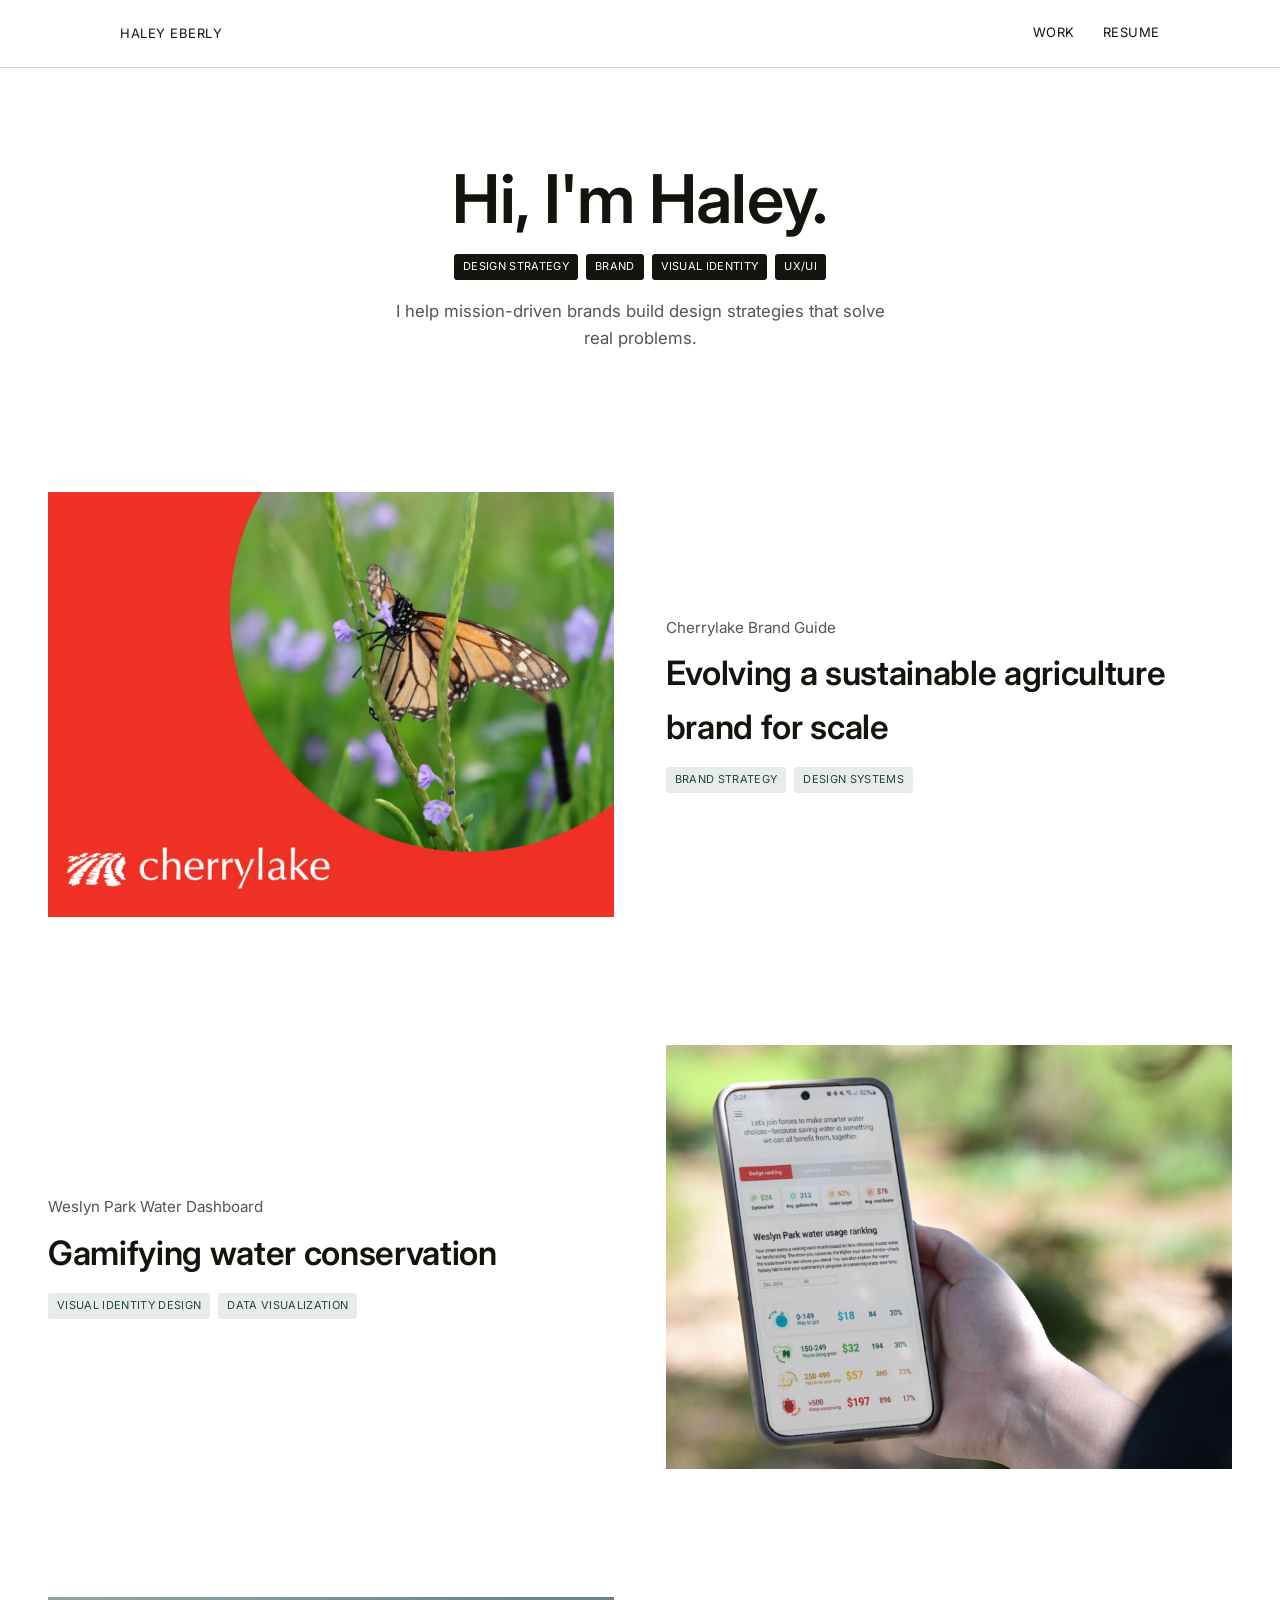
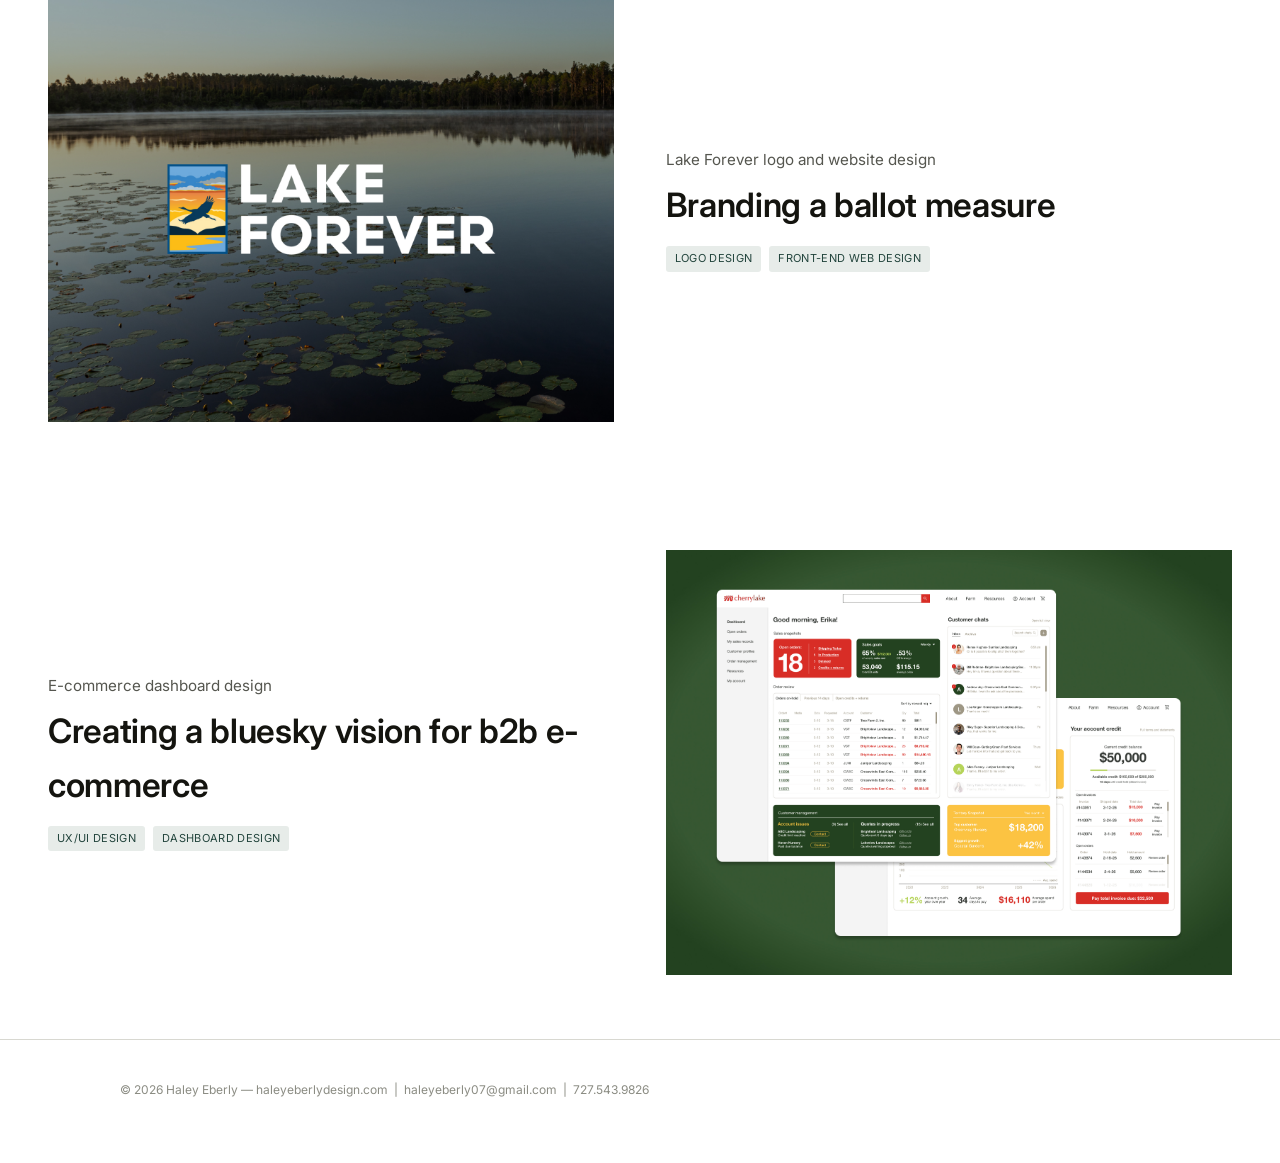
==== commit c3da350e: "Add files via upload" ====
--- a/index.html
+++ b/index.html
@@ -21,14 +21,13 @@
 
 <header class="hero">
   <h1>Hi, I'm Haley.</h1>
-  <p>I help mission-driven brands build design strategies that solve real problems.</p>
-  <p class="hero__tags-label">What I do</p>
   <div class="hero__tags">
     <span class="tag">Design Strategy</span>
     <span class="tag">Brand</span>
     <span class="tag">Visual Identity</span>
     <span class="tag">UX/UI</span>
   </div>
+  <p>I help mission-driven brands build design strategies that solve real problems.</p>
 </header>
 
 <main class="work-list">
@@ -81,7 +80,7 @@
     </div>
     <div class="work-item__body">
       <p class="work-item__subtitle">E-commerce dashboard design</p>
-      <h2 class="work-item__title">A bluesky vision for b2b ordering</h2>
+      <h2 class="work-item__title">Creating a bluesky vision for b2b e-commerce</h2>
       <div class="work-item__tags">
         <span class="tag">UX/UI Design</span>
         <span class="tag">Dashboard Design</span>
--- a/style.css
+++ b/style.css
@@ -147,17 +147,8 @@
 
 }
 
-.hero__tags-label {
-  margin-top: 28px;
-  margin-bottom: 10px;
-  font-family: var(--font-mono);
-  font-size: 12px;
-  letter-spacing: 0.06em;
-  text-transform: uppercase;
-  color: var(--ink-faint);
-}
-
 .hero__tags {
+  margin-top: 20px;
   display: flex;
   flex-wrap: wrap;
   justify-content: center;
@@ -436,6 +427,22 @@
   font-size: 12px;
   color: var(--ink-faint);
   text-align: center;
+}
+
+/* Scrollable image frame, so a tall graphic stays contained instead of stretching the page */
+.scroll-frame {
+  margin: 2.4em 0;
+  max-height: 520px;
+  overflow-y: auto;
+  border: 1px solid var(--line);
+  border-radius: 6px;
+  background: var(--bg-raised);
+}
+
+.scroll-frame img {
+  display: block;
+  width: 100%;
+  height: auto;
 }
 
 .case-study__nav {
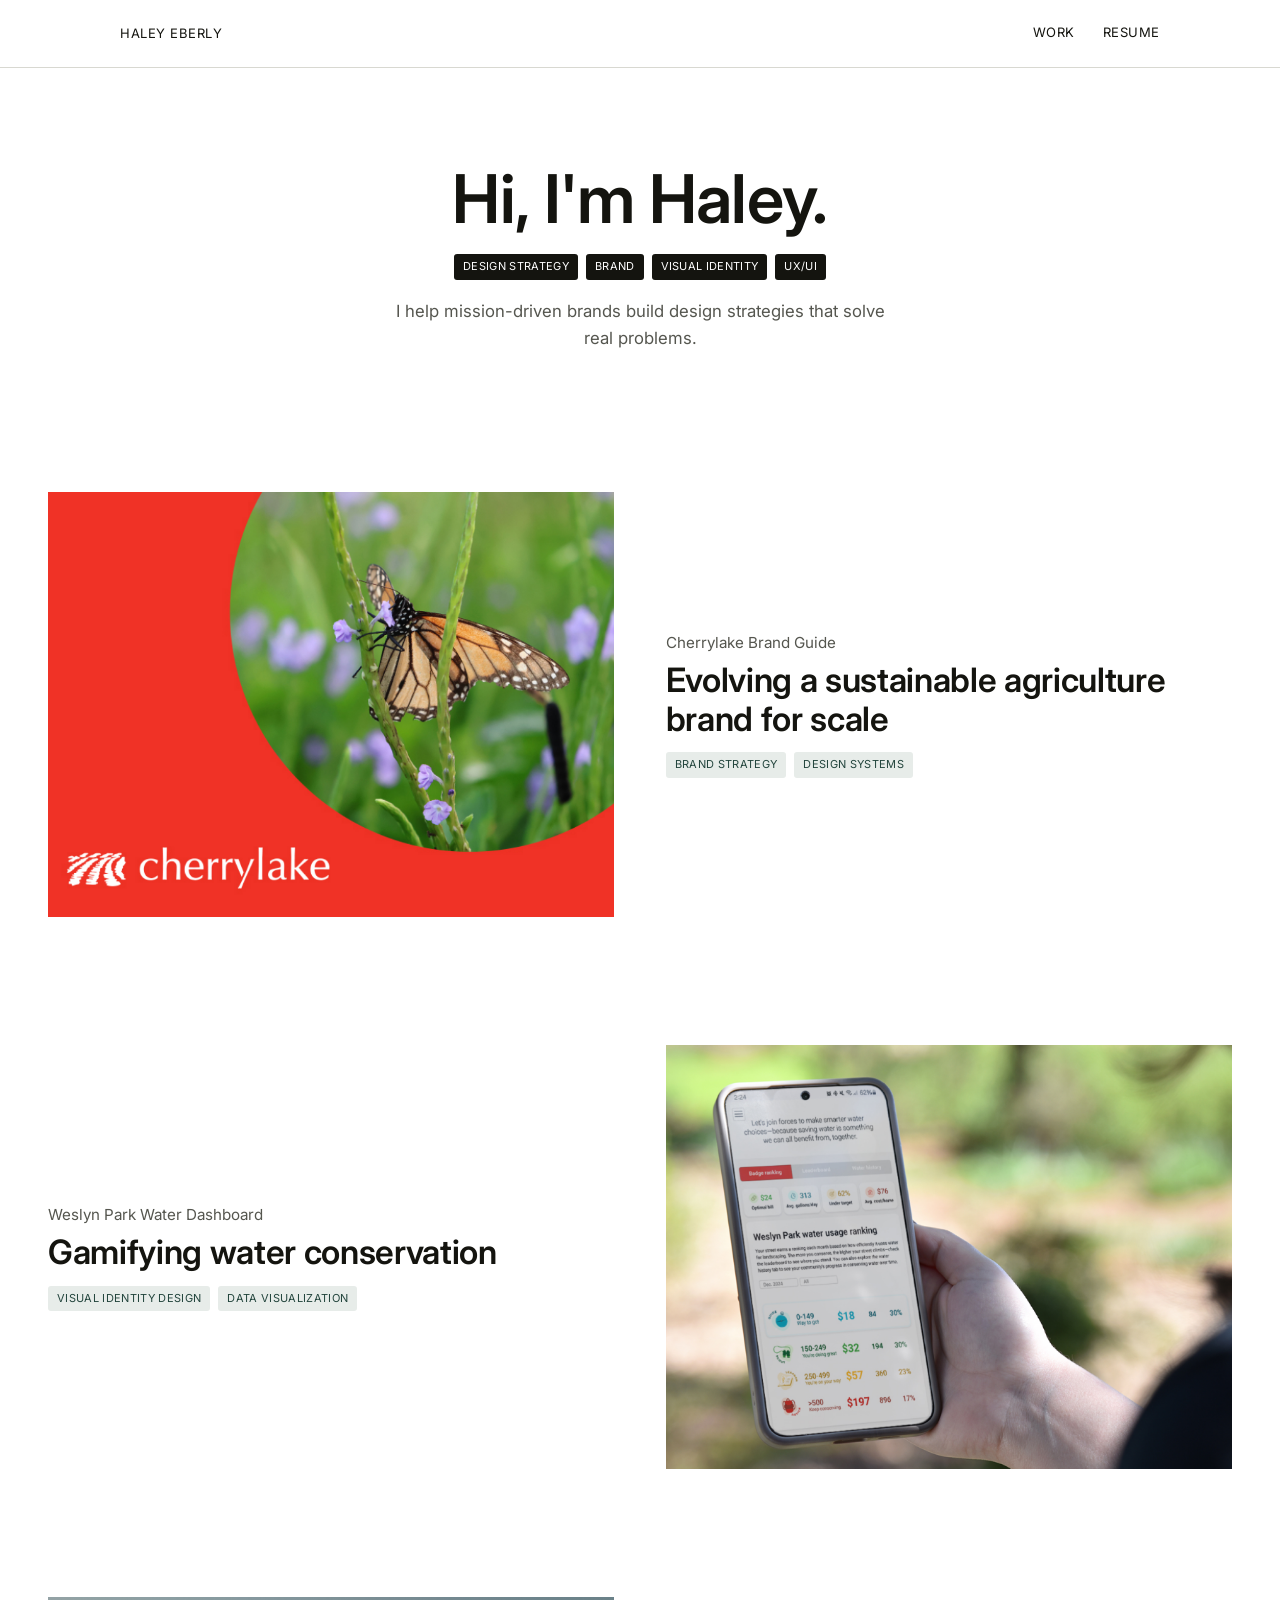
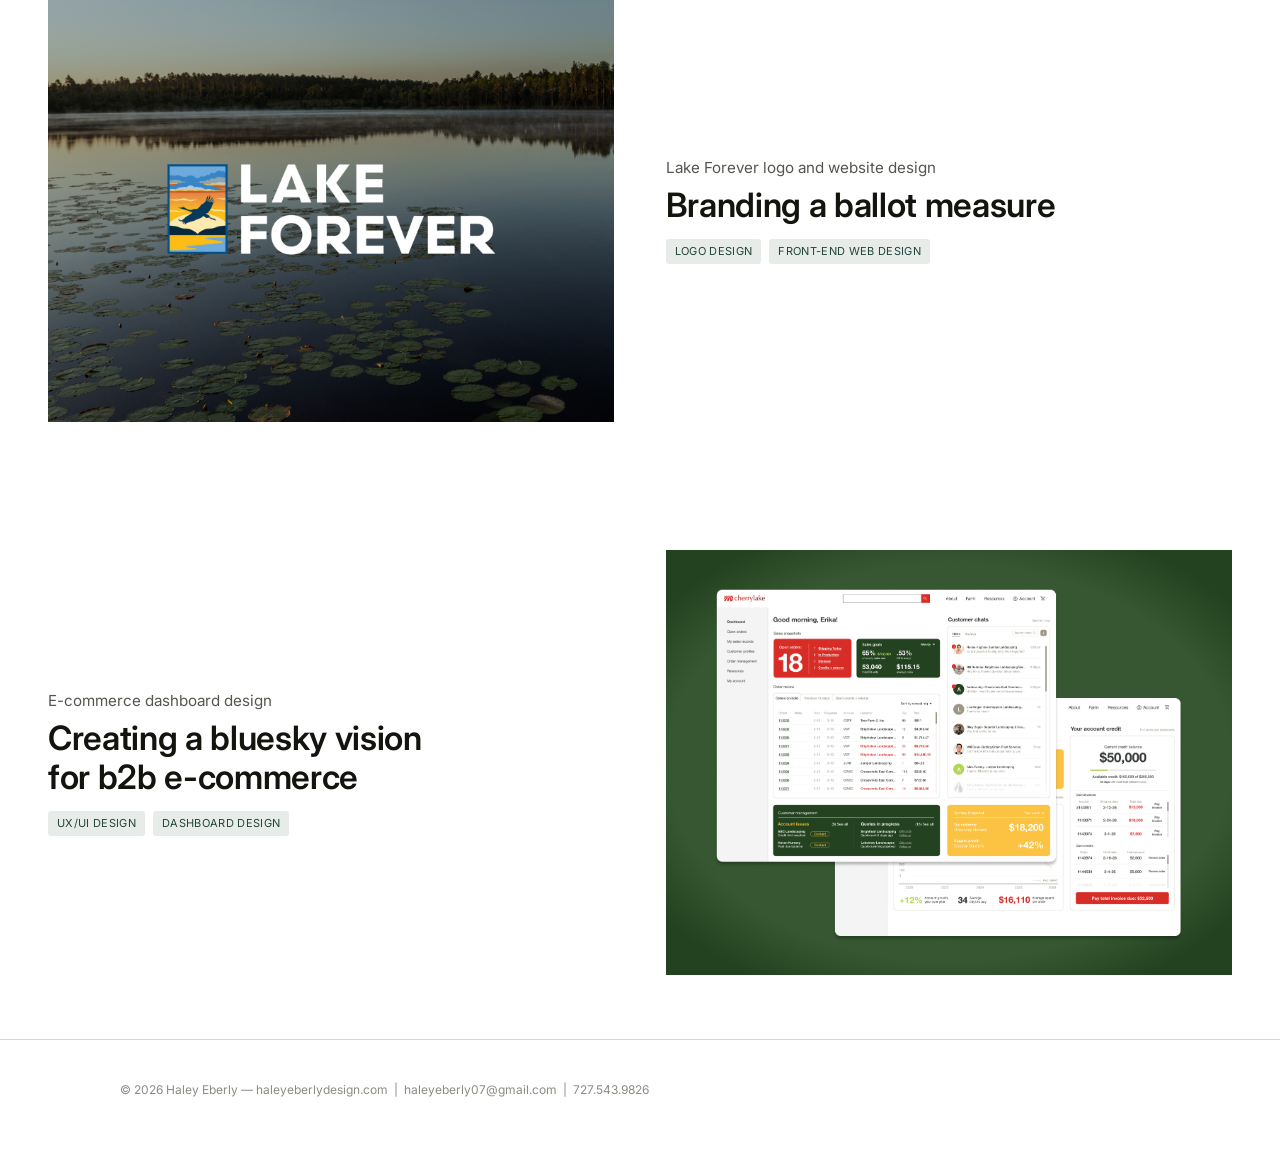
==== commit 854fa8c1: "Add files via upload" ====
--- a/index.html
+++ b/index.html
@@ -80,7 +80,7 @@
     </div>
     <div class="work-item__body">
       <p class="work-item__subtitle">E-commerce dashboard design</p>
-      <h2 class="work-item__title">Creating a bluesky vision for b2b e-commerce</h2>
+      <h2 class="work-item__title">Creating a bluesky vision<br>for b2b e-commerce</h2>
       <div class="work-item__tags">
         <span class="tag">UX/UI Design</span>
         <span class="tag">Dashboard Design</span>
--- a/style.css
+++ b/style.css
@@ -212,6 +212,7 @@
 .work-item__title {
   font-size: clamp(1.5rem, 3vw, 2.1rem);
   font-weight: 600;
+  line-height: 1.15;
 }
 
 .work-item__tags {
@@ -450,7 +451,10 @@
   padding-top: 28px;
   border-top: 1px solid var(--line);
   display: flex;
-  justify-content: center;
+  justify-content: space-between;
+  align-items: center;
+  gap: 16px;
+  flex-wrap: wrap;
 }
 
 .case-study__nav a {
